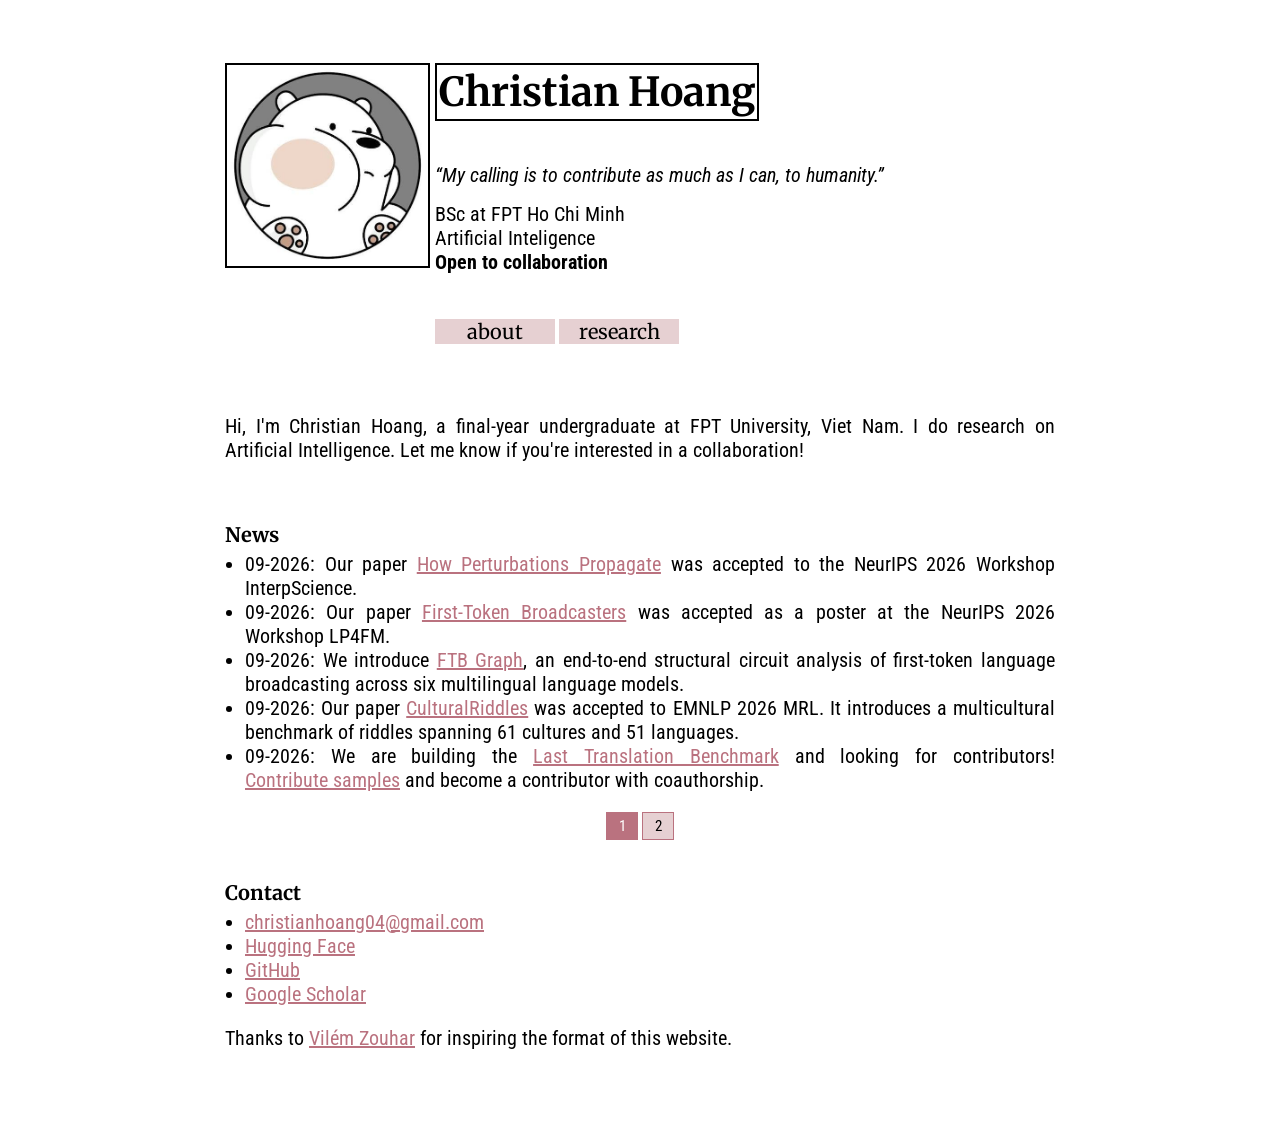
==== index.html @ cb3a58c8 "Remove-priority-sentence-from-News" ====
<!DOCTYPE html>
<html lang='en'>

<head>
  <meta charset='utf-8'>
  <meta http-equiv="Cache-control" content="public">
  <meta name="description"
    content="Christian Hoang is a final-year undergraduate at FPT University in Viet Nam researching Artificial Intelligence.">
  <meta name="keywords"
    content="Christian Hoang, Artificial Intelligence, FPT University, Viet Nam">
  <meta name="author" content="Christian Hoang">

  <meta property="og:type" content="website">
  <meta property="og:url" content="https://christian-hoang-04.github.io/">
  <meta property="og:title" content="Christian Hoang">
  <meta property="og:description"
    content="Christian Hoang is a final-year undergraduate at FPT University in Viet Nam researching Artificial Intelligence.">
  <meta property="og:image" content="https://christian-hoang-04.github.io/src/avatar.jpg">
  <meta property="og:image:alt" content="Portrait of Christian Hoang">

  <meta name="twitter:card" content="summary">
  <meta name="twitter:title" content="Christian Hoang">
  <meta name="twitter:description"
    content="Christian Hoang is a final-year undergraduate at FPT University in Viet Nam researching Artificial Intelligence.">
  <meta name="twitter:image" content="https://christian-hoang-04.github.io/src/avatar.jpg">
  <meta name="twitter:image:alt" content="Portrait of Christian Hoang">

  <link href="https://fonts.googleapis.com/css2?family=Roboto+Condensed&family=Merriweather&display=swap"
    rel="stylesheet">

  <link rel='stylesheet' type='text/css' href='src/style.css?v=23'>
  <link rel='icon' type='image/jpeg' href='src/avatar.jpg?v=2'>
  <title>Christian Hoang</title>
  <meta name="viewport" content="width=840px">
  <script src='src/router.js' defer></script>
</head>



<body style='padding-top: 50px; padding-bottom: 50px;'>
  <div id='whole'>
    <div id='menu'>
      <img id='portrait' src='src/avatar.jpg' alt='avatar of Christian Hoang'
        style='width: 201px; height: 201px; object-fit: cover; border: 2px solid black;'>
      <div style="display: inline-block; vertical-align: top; margin-top: -27px;">
        <h1 style='font-size: 2em; display: inline-block; font-weight: bold; border: 2px solid black; padding: 2px;'>
          Christian Hoang
        </h1>
        <div style='font-style: italic; margin-top: 15px; margin-bottom: 15px;'>
          “My calling is to contribute as much as I can, to humanity.”
        </div>
        BSc at FPT Ho Chi Minh<br>
        Artificial Inteligence<br>
        <span style="font-weight: bold; ">
          Open to collaboration
        </span>
        <br>
        <div id="navmenu" style="margin-top: 45px; margin-bottom: 50px;">
          <a href="about.html">about</a>
          <a href="research.html">research</a>
        </div>
      </div>
    </div>


    <div id='content' style='margin-top: 20px;'>
      Hi, I'm Christian Hoang, a final-year undergraduate at FPT University, Viet Nam.
I do research on Artificial Intelligence.
Let me know if you're interested in a collaboration!



<h4 style='margin-top: 60px;'>News</h4>
<ul class='paginated-list' data-pagination='news' data-items-per-page='5'>
    <li>09-2026: Our paper <a href="https://openreview.net/group?id=NeurIPS.cc/2026/Workshop/InterpScience/Authors&amp;referrer=%5BHomepage%5D(%2F)" target="_blank" rel="noopener noreferrer">How Perturbations Propagate</a> was accepted to the NeurIPS 2026 Workshop <span class='news-important'>InterpScience</span>.</li>
    <li>09-2026: Our paper <a href="https://openreview.net/forum?id=t5S89D52YB" target="_blank" rel="noopener noreferrer">First-Token Broadcasters</a> was accepted as a poster at the NeurIPS 2026 Workshop <span class='news-important'>LP4FM</span>.</li>
    <li>09-2026: We introduce <a href="https://arxiv.org/pdf/2609.30954" target="_blank" rel="noopener noreferrer">FTB Graph</a>, an end-to-end structural circuit analysis of first-token language broadcasting across six multilingual language models.</li>
    <li>06-2026: We study why multilingual language models generate in the wrong language in <a href="https://arxiv.org/pdf/2606.22361" target="_blank" rel="noopener noreferrer">First-Token Broadcasters</a>, using causal attention-head ablation to identify language-identity circuits.</li>
    <li>09-2026: Our paper <a href="https://openreview.net/pdf?id=sjdqmzc5B5" target="_blank" rel="noopener noreferrer">CulturalRiddles</a> was accepted to EMNLP 2026 MRL. It introduces a multicultural benchmark of riddles spanning 61 cultures and 51 languages.</li>
    <li>09-2026: We are building the <a href="https://last-translation-benchmark.vilda.net/" target="_blank" rel="noopener noreferrer">Last Translation Benchmark</a> and looking for contributors! <a href="https://last-translation-benchmark.vilda.net/" target="_blank" rel="noopener noreferrer">Contribute samples</a> and become a contributor with coauthorship.</li>
    <li>09-2026: We are developing <a href="https://arxiv.org/pdf/2609.12544" target="_blank" rel="noopener noreferrer">Meddies-PII</a>, a multilingual framework for clinical personally identifiable information extraction.</li>
    <li>09-2026: We are studying how <a href="https://arxiv.org/pdf/2609.03322" target="_blank" rel="noopener noreferrer">perturbations propagate through large language models</a> across behavior, representations, and attention.</li>
    <li>11-2025: Our paper <a href="https://aclanthology.org/2025.emnlp-main.589.pdf" target="_blank" rel="noopener noreferrer">SilVar</a> was accepted to the EMNLP 2025 Main Conference. It presents speech-driven multimodal reasoning for visual question answering and object localization.</li>
</ul>


<h4>Contact</h4>
<ul>
    <li><a href="mailto:christianhoang04@gmail.com" target="_blank" rel="noopener noreferrer">christianhoang04@gmail.com</a></li>
    <li><a href="https://huggingface.co/christian-hoang-04" target="_blank" rel="noopener noreferrer">Hugging Face</a></li>
    <li><a href="https://github.com/christian-hoang-04" target="_blank" rel="noopener noreferrer">GitHub</a></li>
    <li><a href="https://scholar.google.com/citations?user=mfm8-PkAAAAJ&hl=en" target="_blank" rel="noopener noreferrer">Google Scholar</a></li>
</ul>
<p>Thanks to <a href="https://vilda.net/?page=about" target="_blank" rel="noopener noreferrer">Vil&eacute;m Zouhar</a> for inspiring the format of this website.</p>    </div>
</body>

</html>
---- src/style.css ----
body {
  font-family: 'Roboto Condensed', sans-serif;
  font-size: 15pt;
  text-align: justify;
  /* never rescale for phone */
  text-size-adjust: none;
  -webkit-text-size-adjust: none;
  -ms-text-size-adjust: none;
  -moz-text-size-adjust: none;
  hyphens: auto;
}

#content ul.paginated-list[data-pagination='news'],
#content ul.paginated-list[data-pagination='news'] > li {
  text-align: justify !important;
  text-justify: inter-word;
  text-align-last: left;
  hyphens: auto;
  word-spacing: normal;
}

#content ul.paginated-list[data-pagination='news'] > li a,
#content ul.paginated-list[data-pagination='news'] > li .news-important {
  white-space: nowrap;
}

h1,
h2,
h3,
h4,
.paper_title {
  font-family: 'Merriweather', serif;
}

a {
  text-decoration: underline;
  color: #ba727f;
}

a:hover {
  text-decoration: underline;
}


.paper_title {
  font-size: 15pt;
  margin-left: 1px;
  margin-bottom: 5px;
  text-align: left;
}

.paper_details {
  margin-top: 10px;
  margin-bottom: 10px;
  padding: 5px;
  font-size: 11pt;
  text-align: justify;
  hyphens: auto;
  border: 2pt solid black;
}

.paper_details_withimg {
  min-height: 300px;
}

.paper_details img {
  max-width: 350px;
  max-height: 200px;
  float: right;
  margin-left: 5px;
  margin-right: 3px;
  margin-top: 10px;
  margin-bottom: -5px;
}

.authors_span {
  margin-left: 2px;
  font-weight: bold;
  text-align: left;
}

.paper_details_link {
  display: inline-block;
  padding: 5px;
  font-size: 10pt;
  background-color: #000;
  color: white;
  cursor: pointer;
  margin-right: 5px;
  position: relative;
  text-decoration: none;
}

#whole {
  width: 830px;
  margin: auto;
  background-color: #fff;
  padding: 5px;
}

#navmenu {
  vertical-align: top;
  font-family: "Merriweather";
  display: flex;
  gap: 4px;
}

#navmenu>a {
  display: inline-block;
  text-decoration: none;
  width: 120px;
  color: black;
  margin: 0px;
  text-align: center;
}

#navmenu>a {
  background-color: #e6d0d2;
  cursor: pointer;
}

#navmenu>a:hover {
  background-color: #e0a6aa;
  cursor: pointer;
}

#navmenu>a.active {
  background-color: #ba727f;
  cursor: pointer;
}

#content {
  width: 100%;
}

.pagination {
  display: flex;
  justify-content: center;
  gap: 4px;
  margin: 10px 0 20px;
}

.pagination button {
  min-width: 32px;
  padding: 4px 8px;
  border: 1px solid #ba727f;
  background-color: #e6d0d2;
  color: black;
  cursor: pointer;
  font: inherit;
  font-size: 11pt;
}

.pagination button:hover {
  background-color: #e0a6aa;
}

.pagination button[aria-current='page'] {
  background-color: #ba727f;
  color: white;
  cursor: default;
}

ul,
ol {
  margin-top: 5px;
  padding-left: 20px;
}

h4 {
  margin-top: 40px;
  margin-bottom: 5px;
}

h4:first-child {
  margin-top: 0px;
}
.project_visual {
  width: 220px;
  height: 140px;
  object-fit: cover;
}

.paper_details img.project_visual_ftb_graph {
  width: 450px;
  height: auto;
  max-width: 450px;
  max-height: none;
  margin-bottom: 0;
}

.project_visual_silvar {
  width: 350px;
  height: auto;
  max-width: 350px;
  max-height: none;
  margin-left: 10px;
}

.paper_details img.project_visual_silvar {
  width: 350px;
  height: auto;
  max-width: 350px;
  max-height: none;
  margin-bottom: 0;
}

.paper_details img.project_visual_perturbations {
  width: 350px;
  height: auto;
  max-width: 350px;
  max-height: none;
  margin-bottom: 0;
}

.paper_details img.project_visual_ltb {
  width: 220px;
  height: 140px;
  max-width: 220px;
  max-height: 140px;
  object-fit: contain;
  margin-bottom: 0;
}

.paper_details img.project_visual_meddies {
  width: 350px;
  height: auto;
  max-width: 350px;
  max-height: none;
  margin-bottom: 0;
}

.paper_details img.project_visual_multicultural_riddle {
  width: 300px;
  height: auto;
  max-width: 300px;
  max-height: none;
  margin-bottom: 0;
  display: block;
}
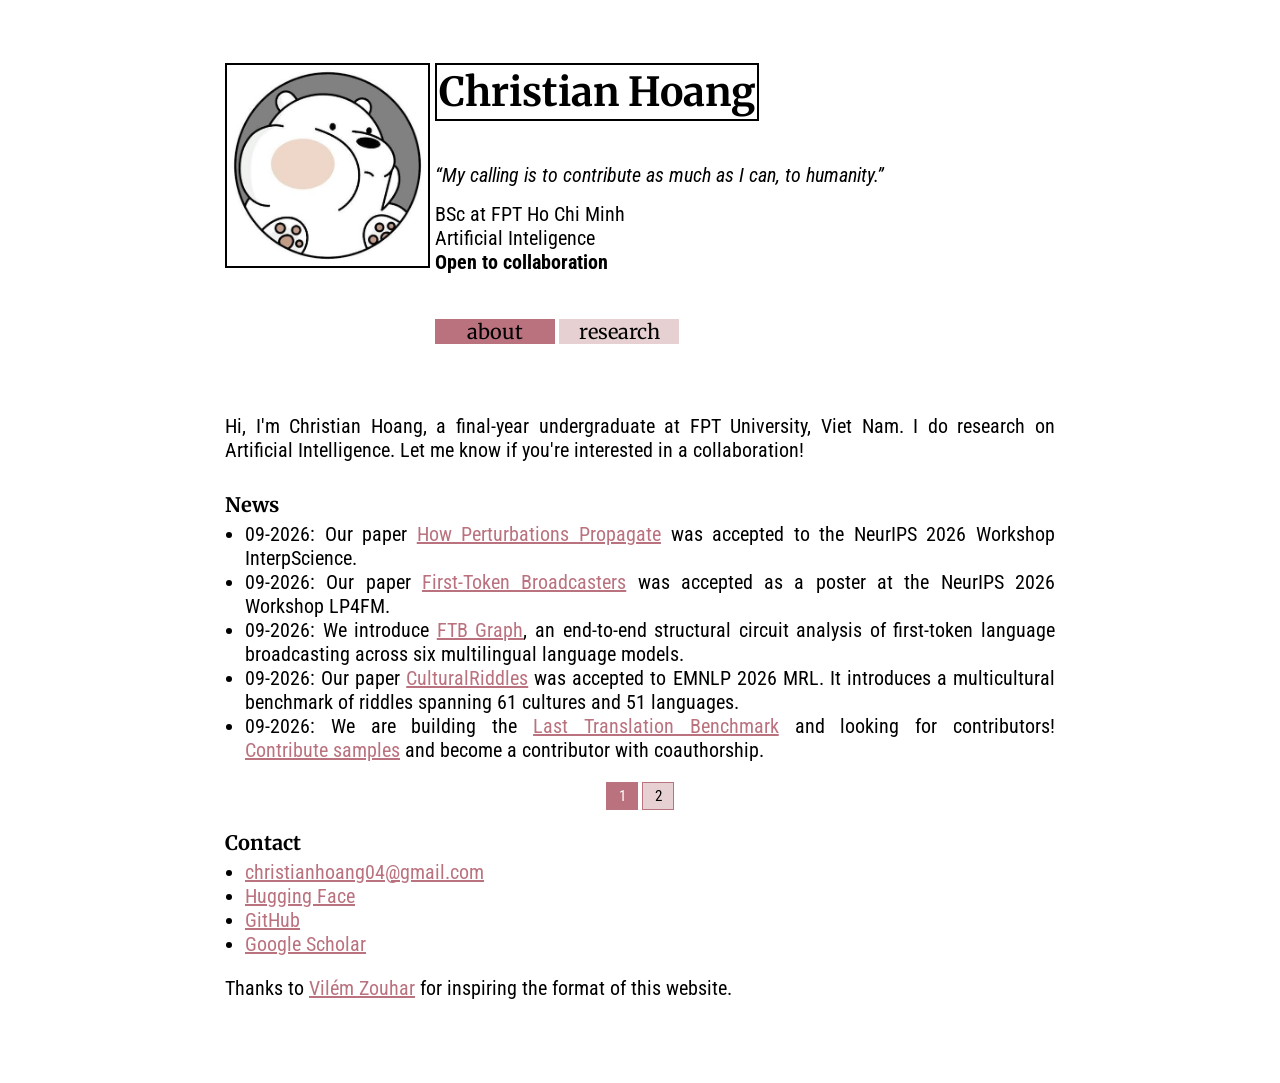
==== commit 11296702: "Tighten News and Contact spacing" ====
--- a/index.html
+++ b/index.html
@@ -25,6 +25,8 @@
   <meta name="twitter:image" content="https://christian-hoang-04.github.io/src/avatar.jpg">
   <meta name="twitter:image:alt" content="Portrait of Christian Hoang">
 
+  <link rel="preconnect" href="https://fonts.googleapis.com">
+  <link rel="preconnect" href="https://fonts.gstatic.com" crossorigin>
   <link href="https://fonts.googleapis.com/css2?family=Roboto+Condensed&family=Merriweather&display=swap"
     rel="stylesheet">
 
@@ -32,7 +34,7 @@
   <link rel='icon' type='image/jpeg' href='src/avatar.jpg?v=2'>
   <title>Christian Hoang</title>
   <meta name="viewport" content="width=840px">
-  <script src='src/router.js' defer></script>
+  <script src='src/router.js?v=3' defer></script>
 </head>
 
 
@@ -41,7 +43,7 @@
   <div id='whole'>
     <div id='menu'>
       <img id='portrait' src='src/avatar.jpg' alt='avatar of Christian Hoang'
-        style='width: 201px; height: 201px; object-fit: cover; border: 2px solid black;'>
+        decoding='async' style='width: 201px; height: 201px; object-fit: cover; border: 2px solid black;'>
       <div style="display: inline-block; vertical-align: top; margin-top: -27px;">
         <h1 style='font-size: 2em; display: inline-block; font-weight: bold; border: 2px solid black; padding: 2px;'>
           Christian Hoang
@@ -56,8 +58,8 @@
         </span>
         <br>
         <div id="navmenu" style="margin-top: 45px; margin-bottom: 50px;">
-          <a href="about.html">about</a>
-          <a href="research.html">research</a>
+          <a href="about/">about</a>
+          <a href="research/">research</a>
         </div>
       </div>
     </div>
@@ -70,21 +72,21 @@
 
 
 
-<h4 style='margin-top: 60px;'>News</h4>
+<h4 style='margin-top: 30px;'>News</h4>
 <ul class='paginated-list' data-pagination='news' data-items-per-page='5'>
     <li>09-2026: Our paper <a href="https://openreview.net/group?id=NeurIPS.cc/2026/Workshop/InterpScience/Authors&amp;referrer=%5BHomepage%5D(%2F)" target="_blank" rel="noopener noreferrer">How Perturbations Propagate</a> was accepted to the NeurIPS 2026 Workshop <span class='news-important'>InterpScience</span>.</li>
     <li>09-2026: Our paper <a href="https://openreview.net/forum?id=t5S89D52YB" target="_blank" rel="noopener noreferrer">First-Token Broadcasters</a> was accepted as a poster at the NeurIPS 2026 Workshop <span class='news-important'>LP4FM</span>.</li>
     <li>09-2026: We introduce <a href="https://arxiv.org/pdf/2609.30954" target="_blank" rel="noopener noreferrer">FTB Graph</a>, an end-to-end structural circuit analysis of first-token language broadcasting across six multilingual language models.</li>
     <li>06-2026: We study why multilingual language models generate in the wrong language in <a href="https://arxiv.org/pdf/2606.22361" target="_blank" rel="noopener noreferrer">First-Token Broadcasters</a>, using causal attention-head ablation to identify language-identity circuits.</li>
     <li>09-2026: Our paper <a href="https://openreview.net/pdf?id=sjdqmzc5B5" target="_blank" rel="noopener noreferrer">CulturalRiddles</a> was accepted to EMNLP 2026 MRL. It introduces a multicultural benchmark of riddles spanning 61 cultures and 51 languages.</li>
-    <li>09-2026: We are building the <a href="https://last-translation-benchmark.vilda.net/" target="_blank" rel="noopener noreferrer">Last Translation Benchmark</a> and looking for contributors! <a href="https://last-translation-benchmark.vilda.net/" target="_blank" rel="noopener noreferrer">Contribute samples</a> and become a contributor with coauthorship.</li>
-    <li>09-2026: We are developing <a href="https://arxiv.org/pdf/2609.12544" target="_blank" rel="noopener noreferrer">Meddies-PII</a>, a multilingual framework for clinical personally identifiable information extraction.</li>
-    <li>09-2026: We are studying how <a href="https://arxiv.org/pdf/2609.03322" target="_blank" rel="noopener noreferrer">perturbations propagate through large language models</a> across behavior, representations, and attention.</li>
-    <li>11-2025: Our paper <a href="https://aclanthology.org/2025.emnlp-main.589.pdf" target="_blank" rel="noopener noreferrer">SilVar</a> was accepted to the EMNLP 2025 Main Conference. It presents speech-driven multimodal reasoning for visual question answering and object localization.</li>
+    <li hidden>09-2026: We are building the <a href="https://last-translation-benchmark.vilda.net/" target="_blank" rel="noopener noreferrer">Last Translation Benchmark</a> and looking for contributors! <a href="https://last-translation-benchmark.vilda.net/" target="_blank" rel="noopener noreferrer">Contribute samples</a> and become a contributor with coauthorship.</li>
+    <li hidden>09-2026: We are developing <a href="https://arxiv.org/pdf/2609.12544" target="_blank" rel="noopener noreferrer">Meddies-PII</a>, a multilingual framework for clinical personally identifiable information extraction.</li>
+    <li hidden>09-2026: We are studying how <a href="https://arxiv.org/pdf/2609.03322" target="_blank" rel="noopener noreferrer">perturbations propagate through large language models</a> across behavior, representations, and attention.</li>
+    <li hidden>11-2025: Our paper <a href="https://aclanthology.org/2025.emnlp-main.589.pdf" target="_blank" rel="noopener noreferrer">SilVar</a> was accepted to the EMNLP 2025 Main Conference. It presents speech-driven multimodal reasoning for visual question answering and object localization.</li>
 </ul>
 
 
-<h4>Contact</h4>
+<h4 class='profile-contact-heading'>Contact</h4>
 <ul>
     <li><a href="mailto:christianhoang04@gmail.com" target="_blank" rel="noopener noreferrer">christianhoang04@gmail.com</a></li>
     <li><a href="https://huggingface.co/christian-hoang-04" target="_blank" rel="noopener noreferrer">Hugging Face</a></li>
--- a/src/style.css
+++ b/src/style.css
@@ -175,6 +175,10 @@
 h4:first-child {
   margin-top: 0px;
 }
+
+#content h4.profile-contact-heading {
+  margin-top: 10px;
+}
 .project_visual {
   width: 220px;
   height: 140px;
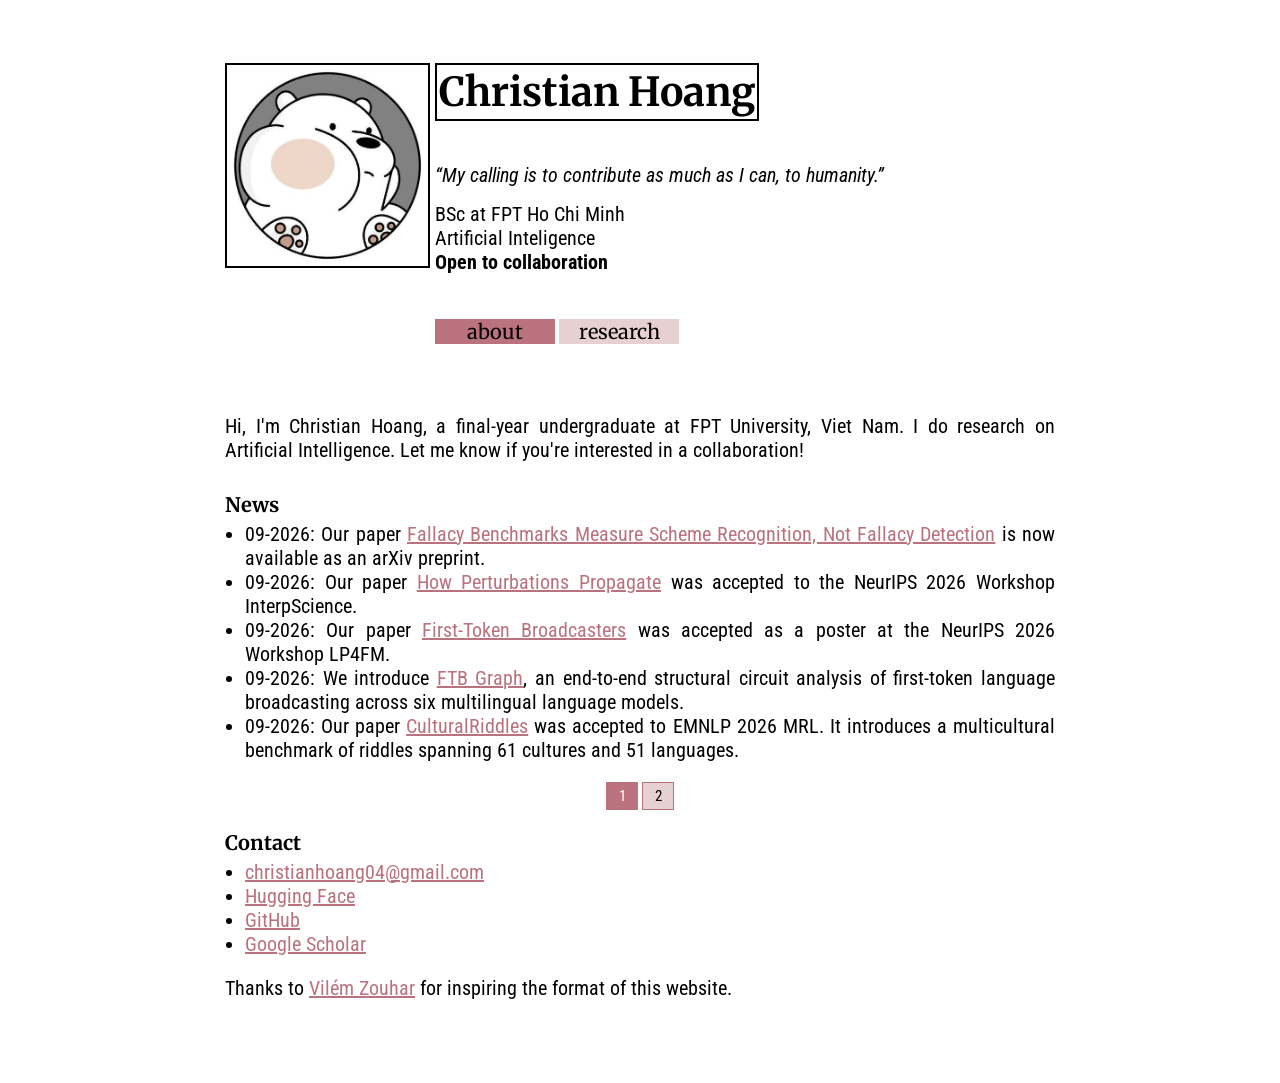
==== commit 516826b5: "Publish Fallacy Benchmarks research updates" ====
--- a/index.html
+++ b/index.html
@@ -74,8 +74,9 @@
 
 <h4 style='margin-top: 30px;'>News</h4>
 <ul class='paginated-list' data-pagination='news' data-items-per-page='5'>
-    <li>09-2026: Our paper <a href="https://openreview.net/group?id=NeurIPS.cc/2026/Workshop/InterpScience/Authors&amp;referrer=%5BHomepage%5D(%2F)" target="_blank" rel="noopener noreferrer">How Perturbations Propagate</a> was accepted to the NeurIPS 2026 Workshop <span class='news-important'>InterpScience</span>.</li>
-    <li>09-2026: Our paper <a href="https://openreview.net/forum?id=t5S89D52YB" target="_blank" rel="noopener noreferrer">First-Token Broadcasters</a> was accepted as a poster at the NeurIPS 2026 Workshop <span class='news-important'>LP4FM</span>.</li>
+    <li>09-2026: Our paper <a href="https://arxiv.org/pdf/2609.18644" target="_blank" rel="noopener noreferrer">Fallacy Benchmarks Measure Scheme Recognition, Not Fallacy Detection</a> is now available as an arXiv preprint.</li>
+    <li>09-2026: Our paper <a href="https://arxiv.org/pdf/2609.03322" target="_blank" rel="noopener noreferrer">How Perturbations Propagate</a> was accepted to the NeurIPS 2026 Workshop <span class='news-important'>InterpScience</span>.</li>
+    <li>09-2026: Our paper <a href="https://arxiv.org/pdf/2606.22361" target="_blank" rel="noopener noreferrer">First-Token Broadcasters</a> was accepted as a poster at the NeurIPS 2026 Workshop <span class='news-important'>LP4FM</span>.</li>
     <li>09-2026: We introduce <a href="https://arxiv.org/pdf/2609.30954" target="_blank" rel="noopener noreferrer">FTB Graph</a>, an end-to-end structural circuit analysis of first-token language broadcasting across six multilingual language models.</li>
     <li>06-2026: We study why multilingual language models generate in the wrong language in <a href="https://arxiv.org/pdf/2606.22361" target="_blank" rel="noopener noreferrer">First-Token Broadcasters</a>, using causal attention-head ablation to identify language-identity circuits.</li>
     <li>09-2026: Our paper <a href="https://openreview.net/pdf?id=sjdqmzc5B5" target="_blank" rel="noopener noreferrer">CulturalRiddles</a> was accepted to EMNLP 2026 MRL. It introduces a multicultural benchmark of riddles spanning 61 cultures and 51 languages.</li>
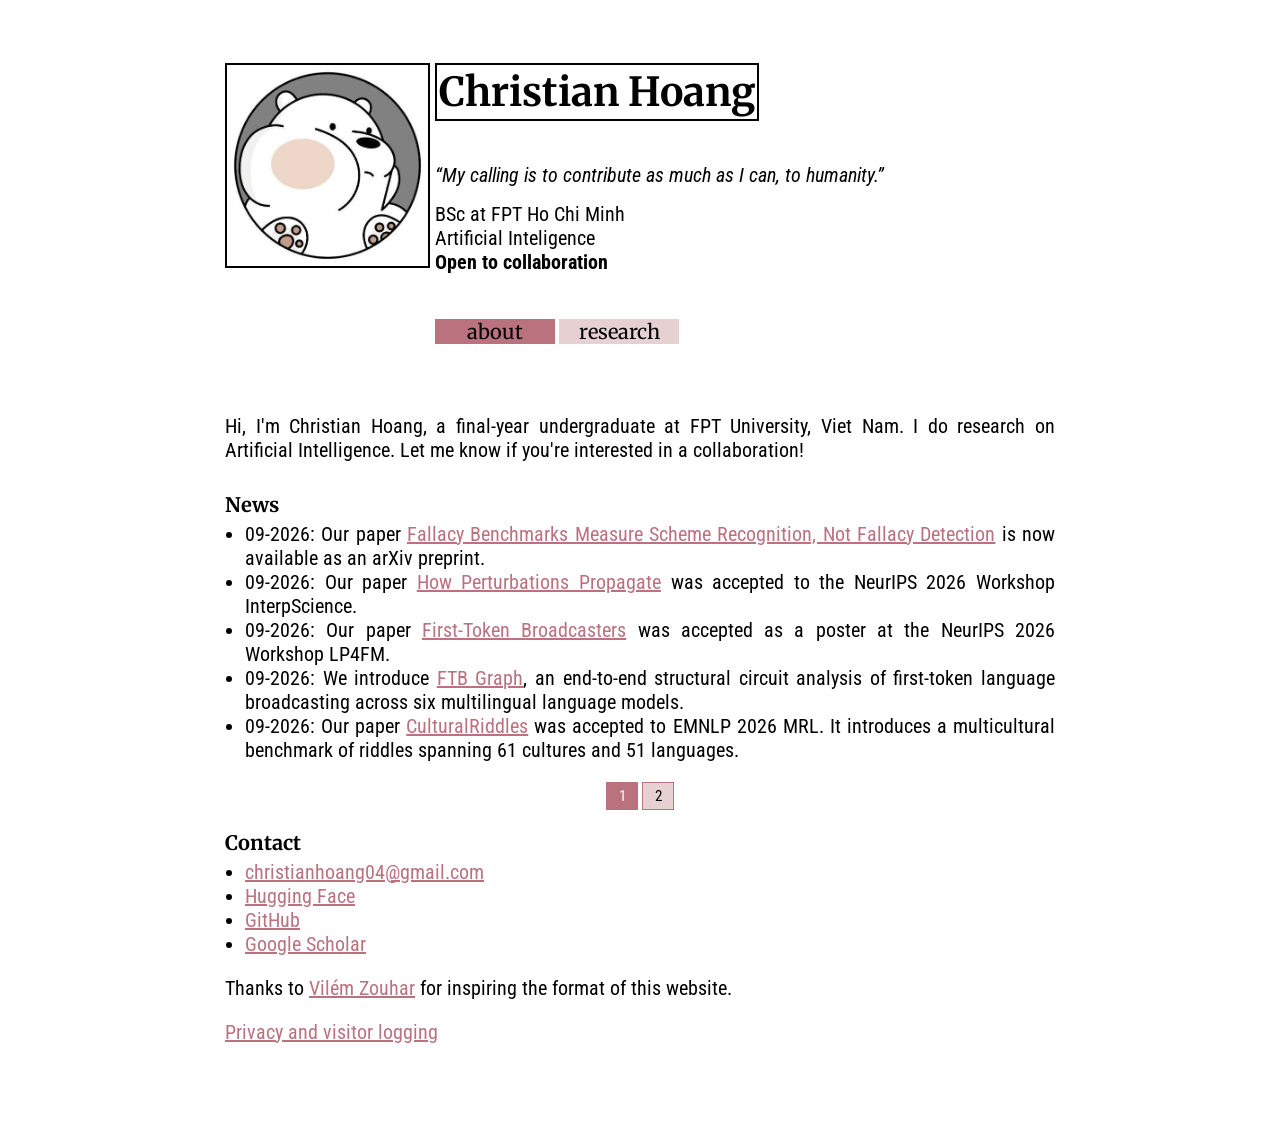
==== commit 2f8d8385: "Add visitor IP logging" ====
--- a/index.html
+++ b/index.html
@@ -34,6 +34,8 @@
   <link rel='icon' type='image/jpeg' href='src/avatar.jpg?v=2'>
   <title>Christian Hoang</title>
   <meta name="viewport" content="width=840px">
+  <script src='src/visitor-tracker-config.js?v=1' defer></script>
+  <script src='src/visitor-tracker.js?v=1' defer></script>
   <script src='src/router.js?v=3' defer></script>
 </head>
 
@@ -94,7 +96,8 @@
     <li><a href="https://github.com/christian-hoang-04" target="_blank" rel="noopener noreferrer">GitHub</a></li>
     <li><a href="https://scholar.google.com/citations?user=mfm8-PkAAAAJ&hl=en" target="_blank" rel="noopener noreferrer">Google Scholar</a></li>
 </ul>
-<p>Thanks to <a href="https://vilda.net/?page=about" target="_blank" rel="noopener noreferrer">Vil&eacute;m Zouhar</a> for inspiring the format of this website.</p>    </div>
+<p>Thanks to <a href="https://vilda.net/?page=about" target="_blank" rel="noopener noreferrer">Vil&eacute;m Zouhar</a> for inspiring the format of this website.</p>
+<p><a href="privacy.html">Privacy and visitor logging</a></p>    </div>
 </body>
 
 </html>
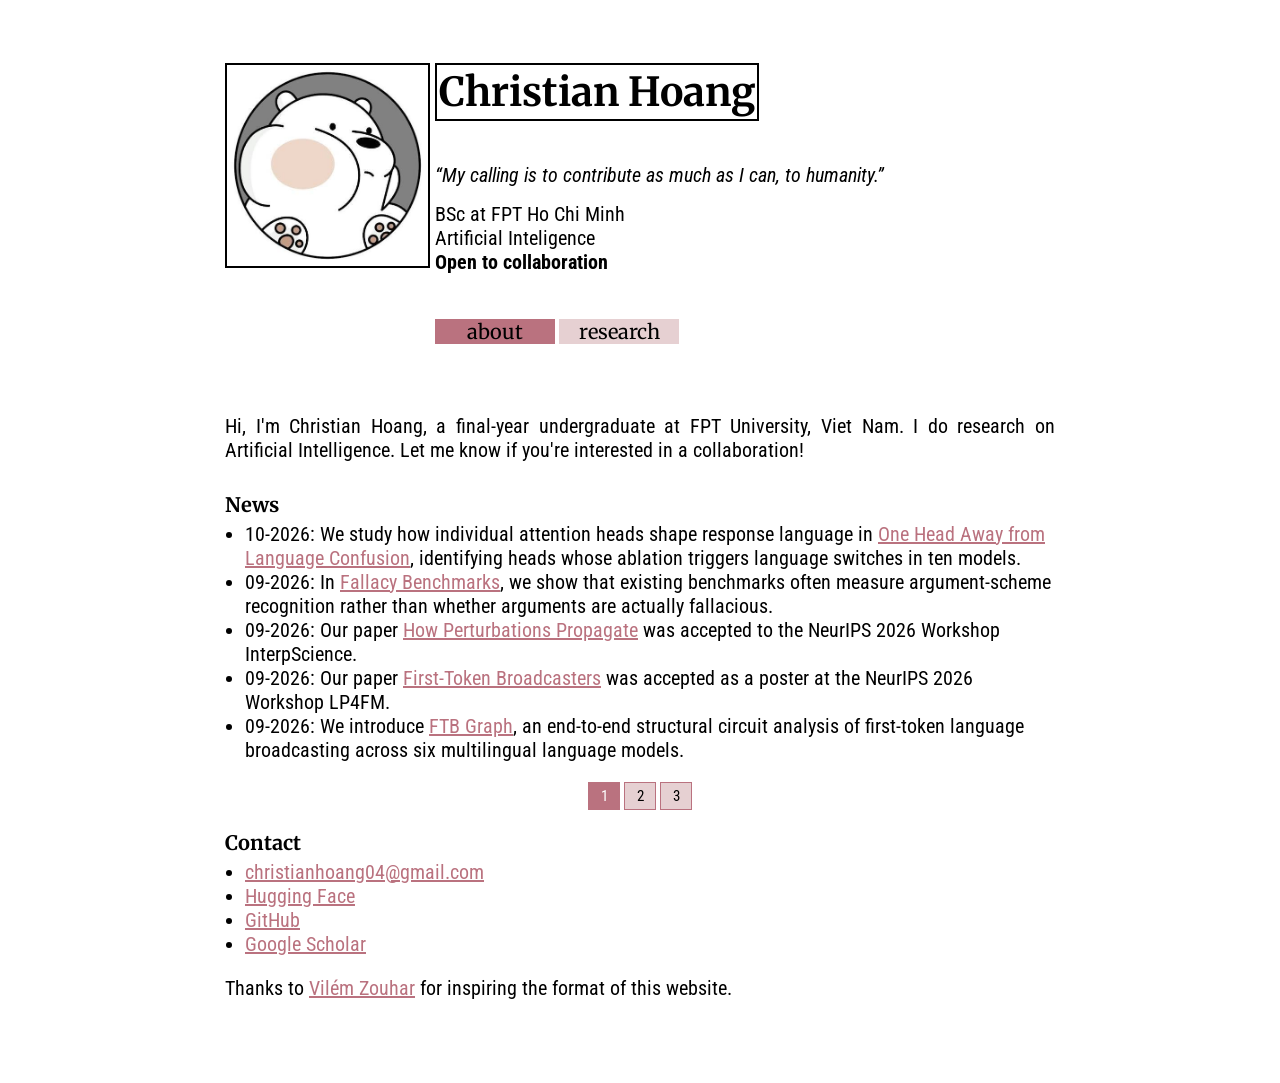
==== commit ae688d57: "Publish latest website updates" ====
--- a/index.html
+++ b/index.html
@@ -30,7 +30,7 @@
   <link href="https://fonts.googleapis.com/css2?family=Roboto+Condensed&family=Merriweather&display=swap"
     rel="stylesheet">
 
-  <link rel='stylesheet' type='text/css' href='src/style.css?v=23'>
+  <link rel='stylesheet' type='text/css' href='src/style.css?v=24'>
   <link rel='icon' type='image/jpeg' href='src/avatar.jpg?v=2'>
   <title>Christian Hoang</title>
   <meta name="viewport" content="width=840px">
@@ -76,7 +76,8 @@
 
 <h4 style='margin-top: 30px;'>News</h4>
 <ul class='paginated-list' data-pagination='news' data-items-per-page='5'>
-    <li>09-2026: Our paper <a href="https://arxiv.org/pdf/2609.18644" target="_blank" rel="noopener noreferrer">Fallacy Benchmarks Measure Scheme Recognition, Not Fallacy Detection</a> is now available as an arXiv preprint.</li>
+    <li>10-2026: We study how individual attention heads shape response language in <a href="https://arxiv.org/pdf/2610.25026" target="_blank" rel="noopener noreferrer">One Head Away from Language Confusion</a>, identifying heads whose ablation triggers language switches in ten models.</li>
+    <li>09-2026: In <a href="https://arxiv.org/pdf/2609.18644" target="_blank" rel="noopener noreferrer">Fallacy Benchmarks</a>, we show that existing benchmarks often measure argument-scheme recognition rather than whether arguments are actually fallacious.</li>
     <li>09-2026: Our paper <a href="https://arxiv.org/pdf/2609.03322" target="_blank" rel="noopener noreferrer">How Perturbations Propagate</a> was accepted to the NeurIPS 2026 Workshop <span class='news-important'>InterpScience</span>.</li>
     <li>09-2026: Our paper <a href="https://arxiv.org/pdf/2606.22361" target="_blank" rel="noopener noreferrer">First-Token Broadcasters</a> was accepted as a poster at the NeurIPS 2026 Workshop <span class='news-important'>LP4FM</span>.</li>
     <li>09-2026: We introduce <a href="https://arxiv.org/pdf/2609.30954" target="_blank" rel="noopener noreferrer">FTB Graph</a>, an end-to-end structural circuit analysis of first-token language broadcasting across six multilingual language models.</li>
@@ -97,7 +98,7 @@
     <li><a href="https://scholar.google.com/citations?user=mfm8-PkAAAAJ&hl=en" target="_blank" rel="noopener noreferrer">Google Scholar</a></li>
 </ul>
 <p>Thanks to <a href="https://vilda.net/?page=about" target="_blank" rel="noopener noreferrer">Vil&eacute;m Zouhar</a> for inspiring the format of this website.</p>
-<p><a href="privacy.html">Privacy and visitor logging</a></p>    </div>
+    </div>
 </body>
 
 </html>
--- a/src/style.css
+++ b/src/style.css
@@ -12,16 +12,13 @@
 
 #content ul.paginated-list[data-pagination='news'],
 #content ul.paginated-list[data-pagination='news'] > li {
-  text-align: justify !important;
-  text-justify: inter-word;
-  text-align-last: left;
+  text-align: left !important;
   hyphens: auto;
-  word-spacing: normal;
 }
 
 #content ul.paginated-list[data-pagination='news'] > li a,
 #content ul.paginated-list[data-pagination='news'] > li .news-important {
-  white-space: nowrap;
+  white-space: normal;
 }
 
 h1,
@@ -193,6 +190,14 @@
   margin-bottom: 0;
 }
 
+.paper_details img.project_visual_language_confusion {
+  width: 450px;
+  height: auto;
+  max-width: 450px;
+  max-height: none;
+  margin-bottom: 0;
+}
+
 .project_visual_silvar {
   width: 350px;
   height: auto;
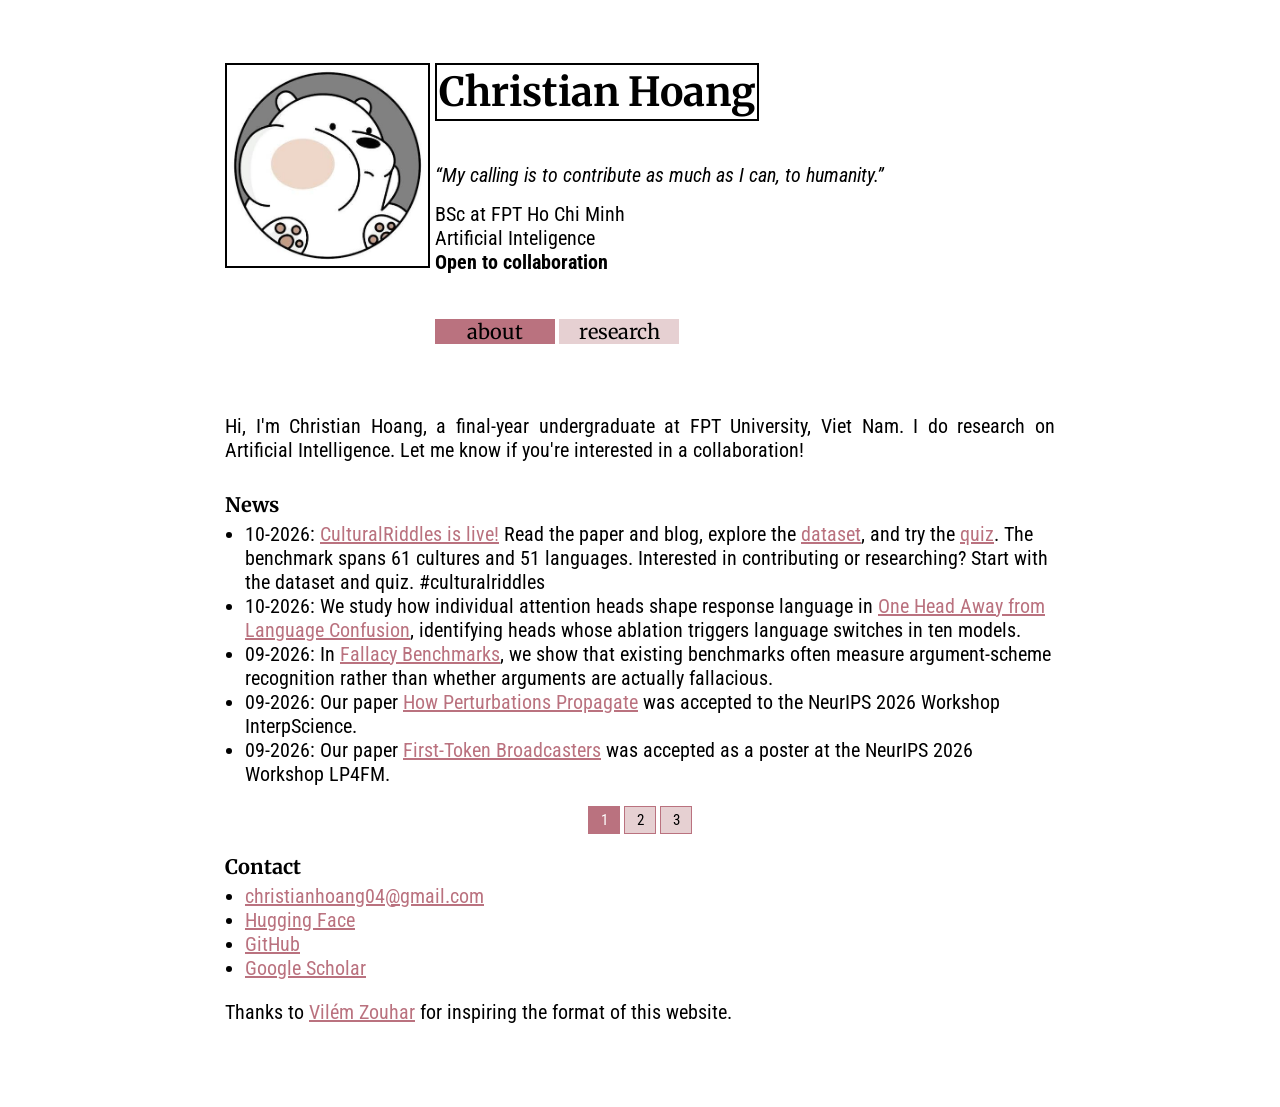
==== commit 8f50ce3d: "Publish CulturalRiddles launch update" ====
--- a/index.html
+++ b/index.html
@@ -76,6 +76,7 @@
 
 <h4 style='margin-top: 30px;'>News</h4>
 <ul class='paginated-list' data-pagination='news' data-items-per-page='5'>
+    <li>10-2026: <a href="https://cohere.com/research/papers/culturalriddles-2026-10-22" target="_blank" rel="noopener noreferrer">CulturalRiddles is live!</a> Read the paper and blog, explore the <a href="https://huggingface.co/datasets/CohereLabsCommunity/CulturalRiddles" target="_blank" rel="noopener noreferrer">dataset</a>, and try the <a href="https://culturalriddles.ai/" target="_blank" rel="noopener noreferrer">quiz</a>. The benchmark spans 61 cultures and 51 languages. Interested in contributing or researching? Start with the dataset and quiz. #culturalriddles</li>
     <li>10-2026: We study how individual attention heads shape response language in <a href="https://arxiv.org/pdf/2610.25026" target="_blank" rel="noopener noreferrer">One Head Away from Language Confusion</a>, identifying heads whose ablation triggers language switches in ten models.</li>
     <li>09-2026: In <a href="https://arxiv.org/pdf/2609.18644" target="_blank" rel="noopener noreferrer">Fallacy Benchmarks</a>, we show that existing benchmarks often measure argument-scheme recognition rather than whether arguments are actually fallacious.</li>
     <li>09-2026: Our paper <a href="https://arxiv.org/pdf/2609.03322" target="_blank" rel="noopener noreferrer">How Perturbations Propagate</a> was accepted to the NeurIPS 2026 Workshop <span class='news-important'>InterpScience</span>.</li>
--- a/src/style.css
+++ b/src/style.css
@@ -247,3 +247,12 @@
   margin-bottom: 0;
   display: block;
 }
+
+.paper_details img.project_visual_culturalriddles_results {
+  display: block;
+  width: 100%;
+  height: auto;
+  max-width: 900px;
+  max-height: none;
+  margin: 5px 0 8px;
+}
